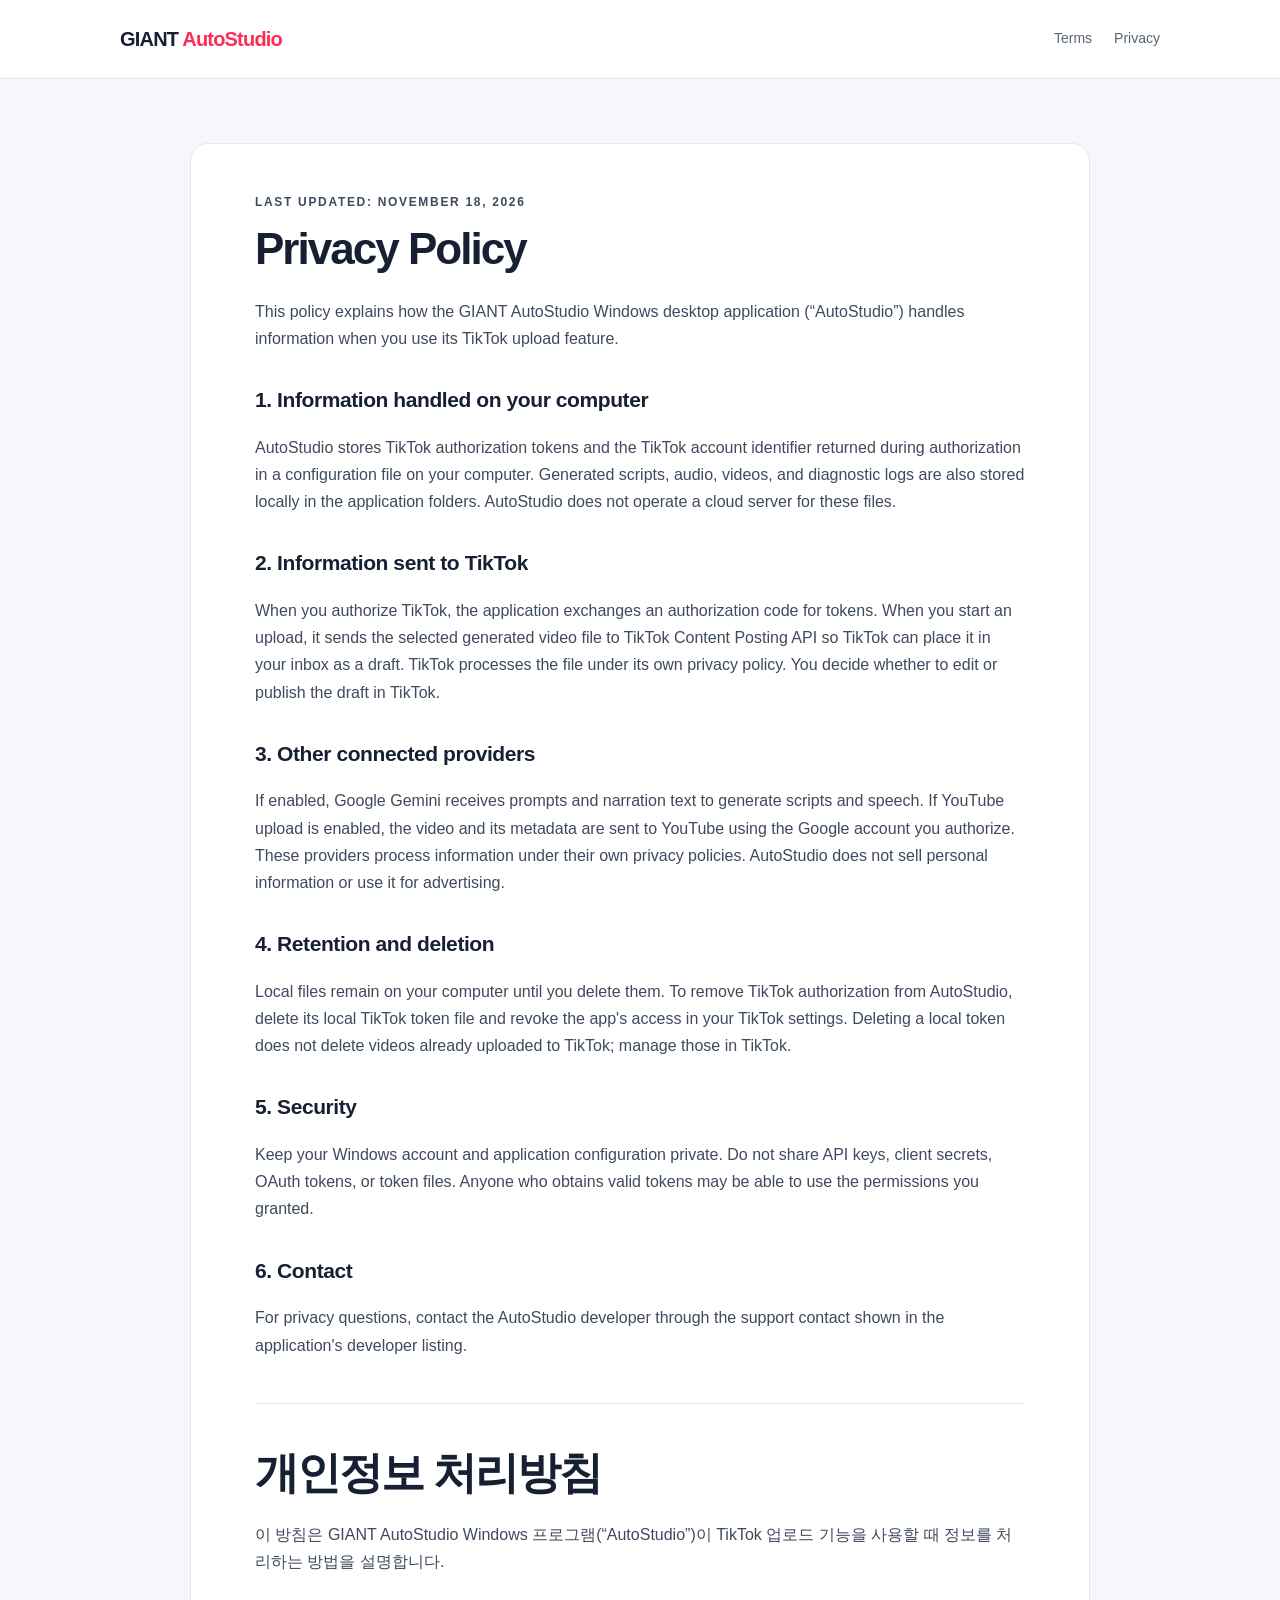
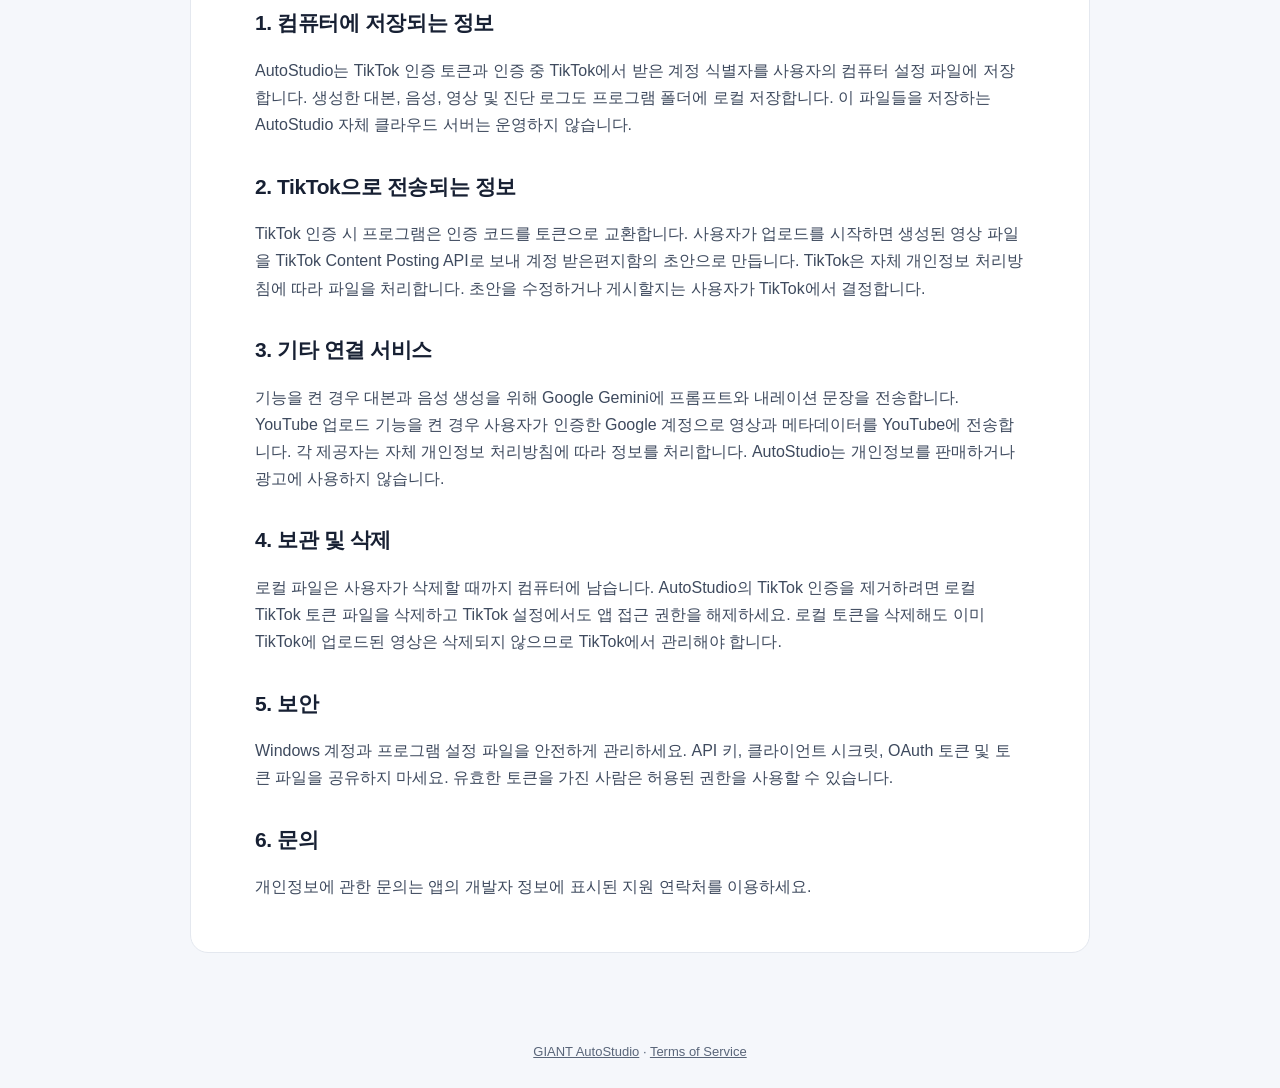
==== privacy.html @ 165c9bbb "Add AutoStudio website and policies" ====
<!doctype html>
<html lang="en">
<head>
  <meta charset="utf-8">
  <meta name="viewport" content="width=device-width, initial-scale=1">
  <title>Privacy Policy · GIANT AutoStudio</title>
  <link rel="stylesheet" href="style.css">
</head>
<body>
  <header class="site-header">
    <a class="brand" href="./">GIANT <span>AutoStudio</span></a>
    <nav aria-label="Main navigation"><a href="terms.html">Terms</a><a href="privacy.html" aria-current="page">Privacy</a></nav>
  </header>
  <main class="document">
    <p class="eyebrow">LAST UPDATED: NOVEMBER 18, 2026</p>
    <h1>Privacy Policy</h1>
    <p>This policy explains how the GIANT AutoStudio Windows desktop application (“AutoStudio”) handles information when you use its TikTok upload feature.</p>
    <h2>1. Information handled on your computer</h2>
    <p>AutoStudio stores TikTok authorization tokens and the TikTok account identifier returned during authorization in a configuration file on your computer. Generated scripts, audio, videos, and diagnostic logs are also stored locally in the application folders. AutoStudio does not operate a cloud server for these files.</p>
    <h2>2. Information sent to TikTok</h2>
    <p>When you authorize TikTok, the application exchanges an authorization code for tokens. When you start an upload, it sends the selected generated video file to TikTok Content Posting API so TikTok can place it in your inbox as a draft. TikTok processes the file under its own privacy policy. You decide whether to edit or publish the draft in TikTok.</p>
    <h2>3. Other connected providers</h2>
    <p>If enabled, Google Gemini receives prompts and narration text to generate scripts and speech. If YouTube upload is enabled, the video and its metadata are sent to YouTube using the Google account you authorize. These providers process information under their own privacy policies. AutoStudio does not sell personal information or use it for advertising.</p>
    <h2>4. Retention and deletion</h2>
    <p>Local files remain on your computer until you delete them. To remove TikTok authorization from AutoStudio, delete its local TikTok token file and revoke the app's access in your TikTok settings. Deleting a local token does not delete videos already uploaded to TikTok; manage those in TikTok.</p>
    <h2>5. Security</h2>
    <p>Keep your Windows account and application configuration private. Do not share API keys, client secrets, OAuth tokens, or token files. Anyone who obtains valid tokens may be able to use the permissions you granted.</p>
    <h2>6. Contact</h2>
    <p>For privacy questions, contact the AutoStudio developer through the support contact shown in the application's developer listing.</p>
    <hr>
    <h1 lang="ko">개인정보 처리방침</h1>
    <p>이 방침은 GIANT AutoStudio Windows 프로그램(“AutoStudio”)이 TikTok 업로드 기능을 사용할 때 정보를 처리하는 방법을 설명합니다.</p>
    <h2 lang="ko">1. 컴퓨터에 저장되는 정보</h2>
    <p>AutoStudio는 TikTok 인증 토큰과 인증 중 TikTok에서 받은 계정 식별자를 사용자의 컴퓨터 설정 파일에 저장합니다. 생성한 대본, 음성, 영상 및 진단 로그도 프로그램 폴더에 로컬 저장합니다. 이 파일들을 저장하는 AutoStudio 자체 클라우드 서버는 운영하지 않습니다.</p>
    <h2 lang="ko">2. TikTok으로 전송되는 정보</h2>
    <p>TikTok 인증 시 프로그램은 인증 코드를 토큰으로 교환합니다. 사용자가 업로드를 시작하면 생성된 영상 파일을 TikTok Content Posting API로 보내 계정 받은편지함의 초안으로 만듭니다. TikTok은 자체 개인정보 처리방침에 따라 파일을 처리합니다. 초안을 수정하거나 게시할지는 사용자가 TikTok에서 결정합니다.</p>
    <h2 lang="ko">3. 기타 연결 서비스</h2>
    <p>기능을 켠 경우 대본과 음성 생성을 위해 Google Gemini에 프롬프트와 내레이션 문장을 전송합니다. YouTube 업로드 기능을 켠 경우 사용자가 인증한 Google 계정으로 영상과 메타데이터를 YouTube에 전송합니다. 각 제공자는 자체 개인정보 처리방침에 따라 정보를 처리합니다. AutoStudio는 개인정보를 판매하거나 광고에 사용하지 않습니다.</p>
    <h2 lang="ko">4. 보관 및 삭제</h2>
    <p>로컬 파일은 사용자가 삭제할 때까지 컴퓨터에 남습니다. AutoStudio의 TikTok 인증을 제거하려면 로컬 TikTok 토큰 파일을 삭제하고 TikTok 설정에서도 앱 접근 권한을 해제하세요. 로컬 토큰을 삭제해도 이미 TikTok에 업로드된 영상은 삭제되지 않으므로 TikTok에서 관리해야 합니다.</p>
    <h2 lang="ko">5. 보안</h2>
    <p>Windows 계정과 프로그램 설정 파일을 안전하게 관리하세요. API 키, 클라이언트 시크릿, OAuth 토큰 및 토큰 파일을 공유하지 마세요. 유효한 토큰을 가진 사람은 허용된 권한을 사용할 수 있습니다.</p>
    <h2 lang="ko">6. 문의</h2>
    <p>개인정보에 관한 문의는 앱의 개발자 정보에 표시된 지원 연락처를 이용하세요.</p>
  </main>
  <footer><a href="./">GIANT AutoStudio</a> · <a href="terms.html">Terms of Service</a></footer>
</body>
</html>
---- style.css ----
:root { color-scheme: light; --ink:#172033; --muted:#596579; --pink:#fe2c55; --line:#e4e8ef; --paper:#f5f7fb; }
* { box-sizing:border-box; }
body { margin:0; color:var(--ink); background:var(--paper); font:16px/1.7 "Segoe UI", Arial, sans-serif; }
a { color:#c21843; }
.site-header { display:flex; justify-content:space-between; align-items:center; gap:24px; padding:22px max(24px, calc((100vw - 1040px)/2)); background:#fff; border-bottom:1px solid var(--line); }
.brand { color:var(--ink); text-decoration:none; font-size:20px; font-weight:800; letter-spacing:-.04em; }
.brand span { color:var(--pink); }
nav { display:flex; gap:22px; flex-wrap:wrap; }
nav a { color:var(--muted); text-decoration:none; font-size:14px; }
nav a:hover, footer a:hover { color:var(--pink); }
.hero, .document { width:min(900px, calc(100% - 36px)); margin:64px auto; }
.hero { text-align:center; }
.eyebrow { color:var(--pink); font-weight:700; font-size:12px; letter-spacing:.14em; }
h1 { margin:.25em 0 .4em; font-size:clamp(34px, 6vw, 58px); line-height:1.12; letter-spacing:-.045em; }
.lead { max-width:700px; margin:0 auto 32px; color:var(--muted); font-size:19px; }
.card { margin:18px auto; padding:26px 30px; text-align:left; background:#fff; border:1px solid var(--line); border-radius:18px; box-shadow:0 12px 35px #1a2d4b0b; }
.card h2, .document h2 { margin-top:0; font-size:21px; letter-spacing:-.02em; }
.card li { padding:4px 0 4px 4px; }
.muted { color:var(--muted); }
.legal-links { display:flex; justify-content:center; gap:24px; margin-top:30px; }
.document { padding:36px clamp(22px, 6vw, 64px); background:#fff; border:1px solid var(--line); border-radius:18px; }
.document h1 { margin:8px 0 24px; font-size:clamp(30px, 5vw, 44px); }
.document h2 { margin:30px 0 8px; }
.document p { color:#3e4a5e; }
.document hr { margin:44px 0; border:0; border-top:1px solid var(--line); }
footer { padding:24px; text-align:center; color:var(--muted); font-size:13px; }
footer a { color:inherit; }
@media (max-width:600px) { .site-header { align-items:flex-start; flex-direction:column; } .hero,.document { margin:30px auto; } .card { padding:22px; } }
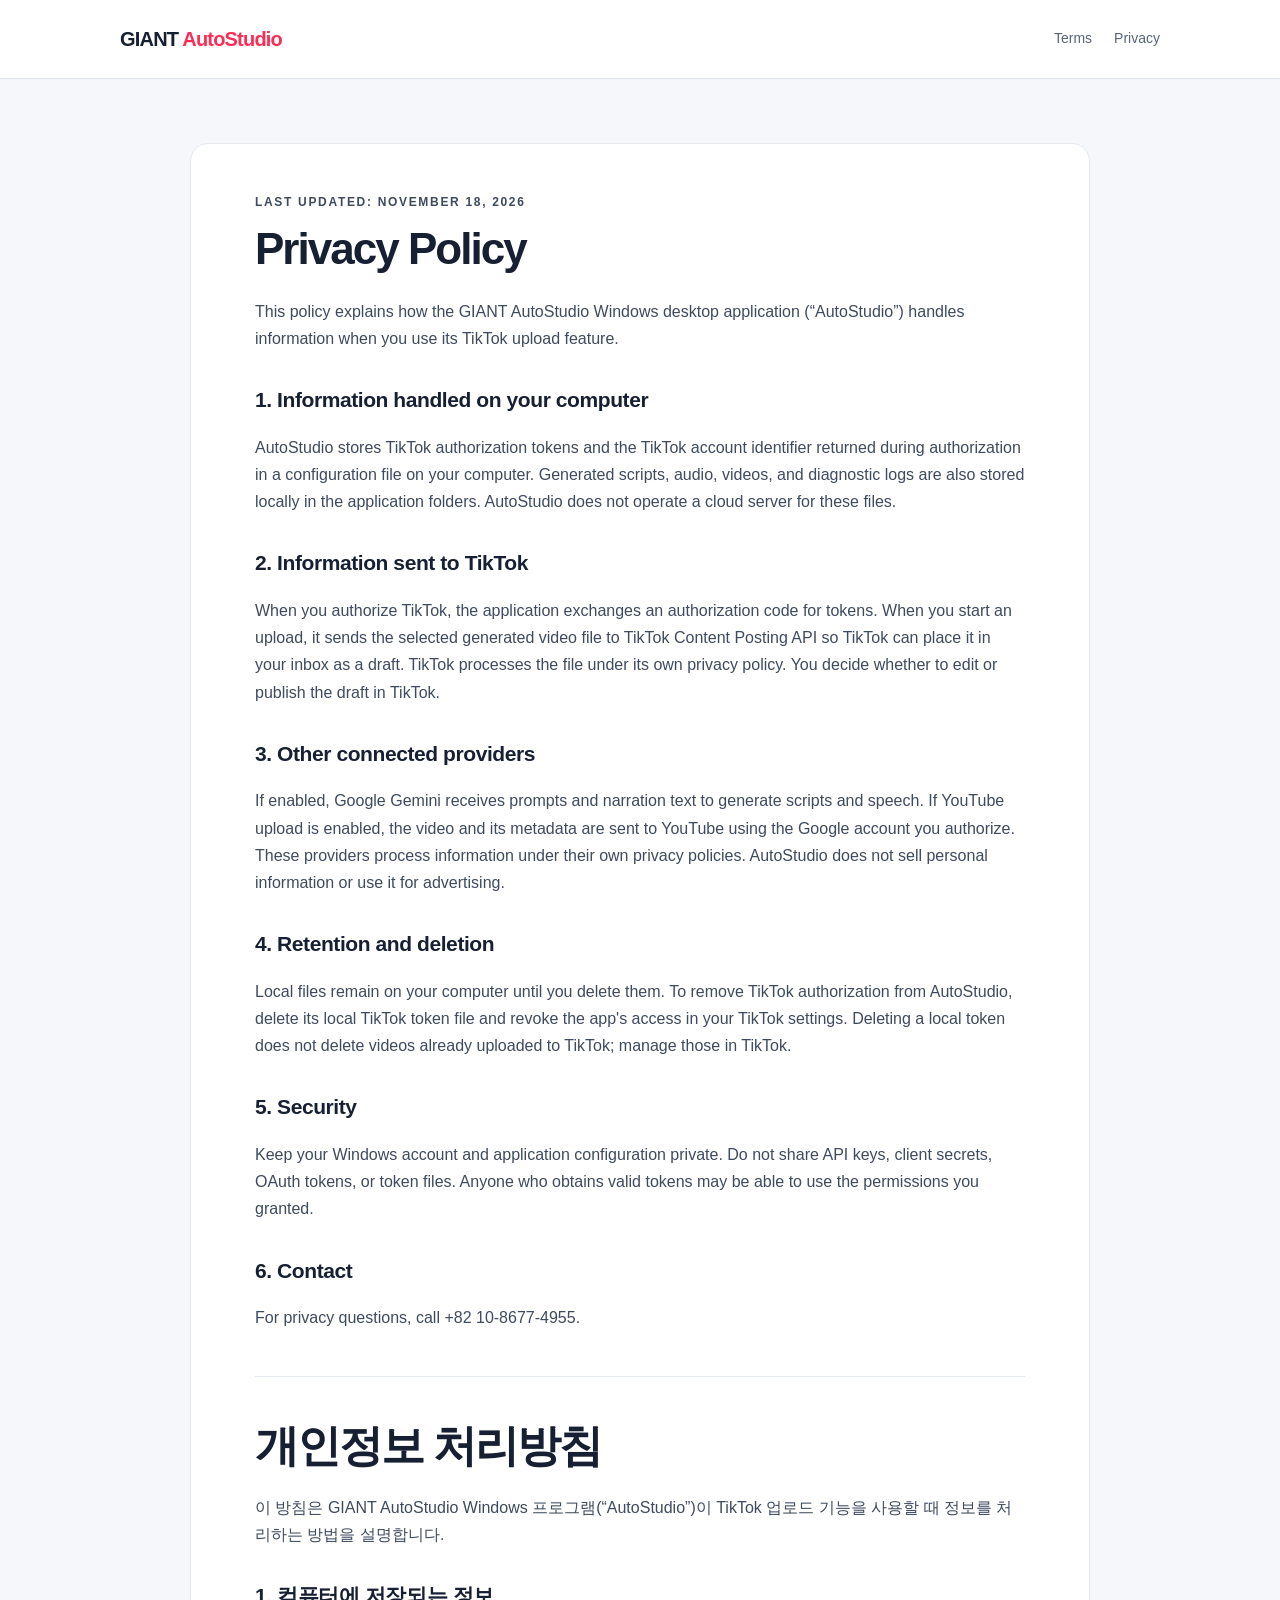
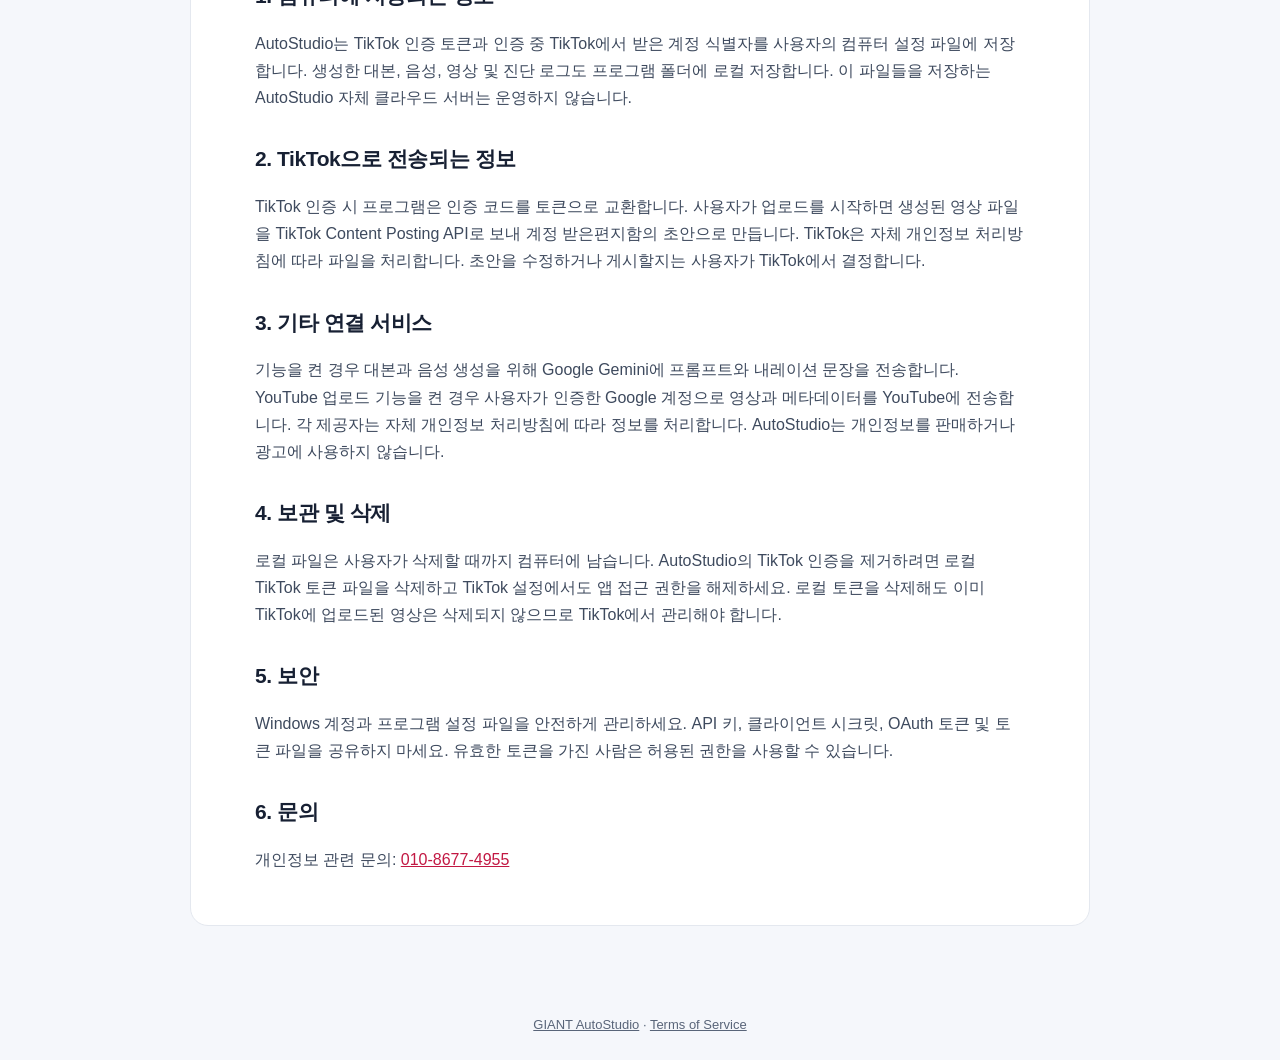
==== commit b25c0747: "Add support contact to privacy policy" ====
--- a/privacy.html
+++ b/privacy.html
@@ -26,7 +26,7 @@
     <h2>5. Security</h2>
     <p>Keep your Windows account and application configuration private. Do not share API keys, client secrets, OAuth tokens, or token files. Anyone who obtains valid tokens may be able to use the permissions you granted.</p>
     <h2>6. Contact</h2>
-    <p>For privacy questions, contact the AutoStudio developer through the support contact shown in the application's developer listing.</p>
+    <p>For privacy questions, call +82 10-8677-4955.</p>
     <hr>
     <h1 lang="ko">개인정보 처리방침</h1>
     <p>이 방침은 GIANT AutoStudio Windows 프로그램(“AutoStudio”)이 TikTok 업로드 기능을 사용할 때 정보를 처리하는 방법을 설명합니다.</p>
@@ -41,7 +41,7 @@
     <h2 lang="ko">5. 보안</h2>
     <p>Windows 계정과 프로그램 설정 파일을 안전하게 관리하세요. API 키, 클라이언트 시크릿, OAuth 토큰 및 토큰 파일을 공유하지 마세요. 유효한 토큰을 가진 사람은 허용된 권한을 사용할 수 있습니다.</p>
     <h2 lang="ko">6. 문의</h2>
-    <p>개인정보에 관한 문의는 앱의 개발자 정보에 표시된 지원 연락처를 이용하세요.</p>
+    <p>개인정보 관련 문의: <a href="tel:+821086774955">010-8677-4955</a></p>
   </main>
   <footer><a href="./">GIANT AutoStudio</a> · <a href="terms.html">Terms of Service</a></footer>
 </body>
